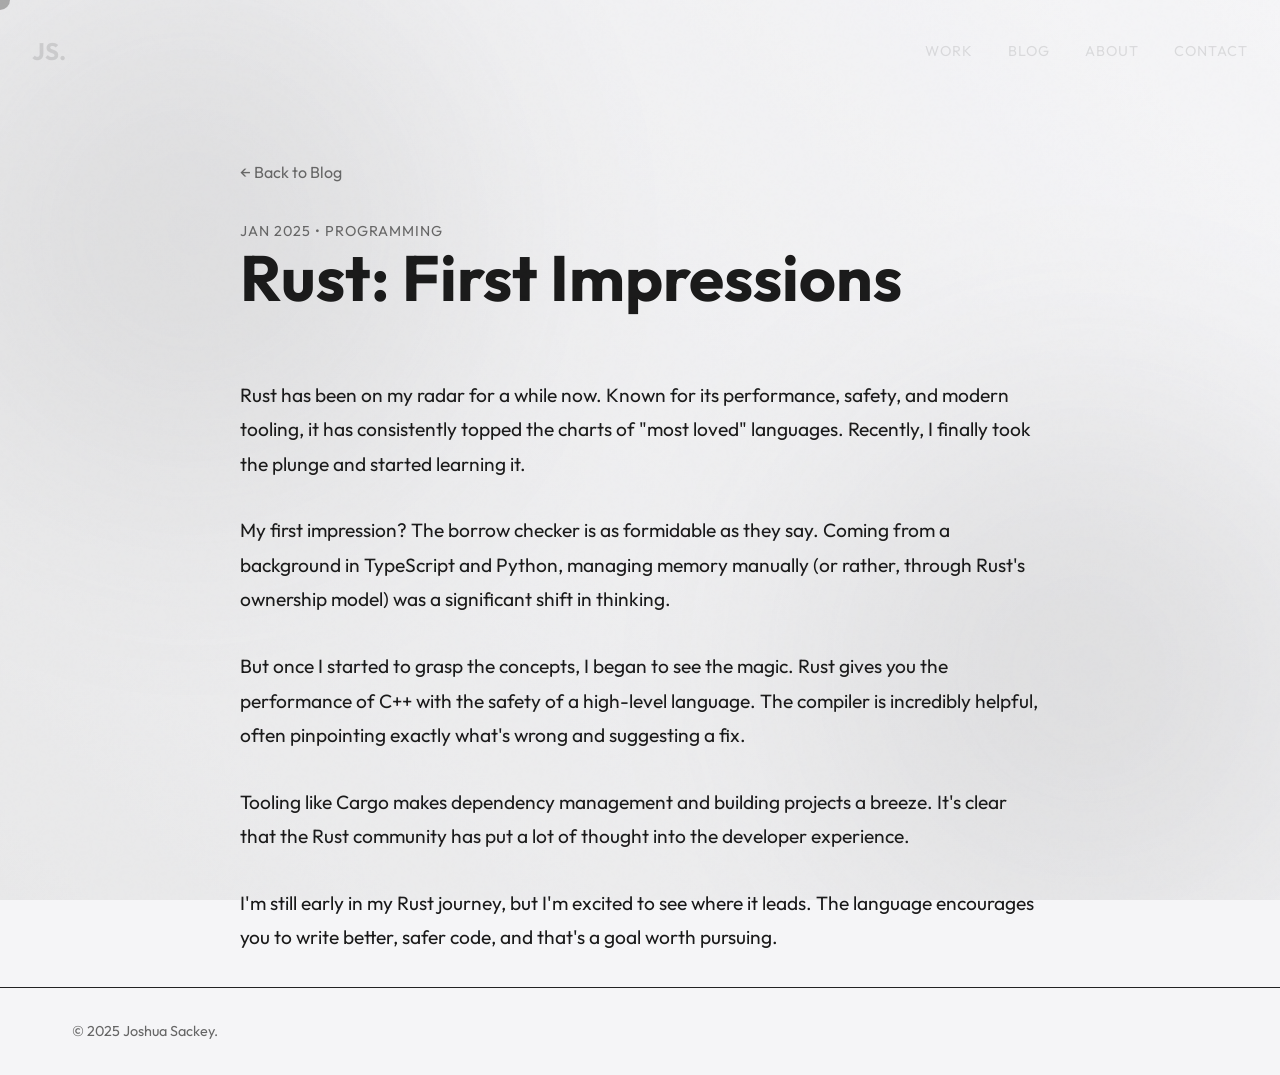
==== rust-first-impressions.html @ d946acb4 "changes to portfolio design" ====
<!DOCTYPE html>
<html lang="en">

<head>
    <meta charset="UTF-8">
    <meta name="viewport" content="width=device-width, initial-scale=1.0">
    <title>Rust: First Impressions | Joshua Sackey</title>
    <link rel="stylesheet" href="style.css">
    <link rel="preconnect" href="https://fonts.googleapis.com">
    <link rel="preconnect" href="https://fonts.gstatic.com" crossorigin>
    <link href="https://fonts.googleapis.com/css2?family=Outfit:wght@300;500;700&display=swap" rel="stylesheet">
    <style>
        .blog-post-content {
            padding-top: 10rem;
            max-width: 800px;
            margin: 0 auto;
        }

        .blog-post-header {
            margin-bottom: 4rem;
        }

        .blog-post-title {
            font-size: clamp(2.5rem, 6vw, 4rem);
            margin-bottom: 1rem;
        }

        .blog-post-meta {
            color: var(--secondary-text);
            text-transform: uppercase;
            letter-spacing: 1px;
            font-size: 0.9rem;
        }

        .blog-post-body {
            font-size: 1.2rem;
            line-height: 1.8;
            color: var(--text-color);
        }

        .blog-post-body p {
            margin-bottom: 2rem;
        }

        .back-link {
            display: inline-block;
            margin-bottom: 2rem;
            color: var(--secondary-text);
            transition: color 0.3s;
        }

        .back-link:hover {
            color: var(--text-color);
        }
    </style>
</head>

<body>
    <div class="mesh-gradient">
        <div class="mesh-ball ball-1"></div>
        <div class="mesh-ball ball-2"></div>
    </div>
    <div class="noise-overlay"></div>
    <div class="cursor-follower"></div>

    <nav class="navbar">
        <a href="index.html" class="logo">JS.</a>
        <div class="nav-links">
            <a href="index.html#work">Work</a>
            <a href="index.html#blog">Blog</a>
            <a href="index.html#about">About</a>
            <a href="index.html#contact">Contact</a>
        </div>
    </nav>

    <main class="container">
        <article class="blog-post-content">
            <a href="index.html#blog" class="back-link">← Back to Blog</a>
            <header class="blog-post-header">
                <span class="blog-post-meta">Jan 2025 • Programming</span>
                <h1 class="blog-post-title">Rust: First Impressions</h1>
            </header>
            <section class="blog-post-body">
                <p>Rust has been on my radar for a while now. Known for its performance, safety, and modern tooling, it
                    has consistently topped the charts of "most loved" languages. Recently, I finally took the plunge
                    and started learning it.</p>
                <p>My first impression? The borrow checker is as formidable as they say. Coming from a background in
                    TypeScript and Python, managing memory manually (or rather, through Rust's ownership model) was a
                    significant shift in thinking.</p>
                <p>But once I started to grasp the concepts, I began to see the magic. Rust gives you the performance of
                    C++ with the safety of a high-level language. The compiler is incredibly helpful, often pinpointing
                    exactly what's wrong and suggesting a fix.</p>
                <p>Tooling like Cargo makes dependency management and building projects a breeze. It's clear that the
                    Rust community has put a lot of thought into the developer experience.</p>
                <p>I'm still early in my Rust journey, but I'm excited to see where it leads. The language encourages
                    you to write better, safer code, and that's a goal worth pursuing.</p>
            </section>
        </article>
    </main>

    <footer>
        <div class="container">
            <p>&copy; 2025 Joshua Sackey.</p>
        </div>
    </footer>

    <script src="script.js"></script>
</body>

</html>
---- style.css ----
:root {
    /* Dark Theme (Default) */
    --bg-color: #050505;
    --text-color: #f0f0f0;
    --accent-color: #ffffff;
    --secondary-text: #888888;
    --card-bg: rgba(255, 255, 255, 0.05);
    --card-border: rgba(255, 255, 255, 0.1);
    --glass-blur: 15px;
    --font-main: 'Outfit', sans-serif;
    --spacing-unit: 1rem;
    --container-width: 1200px;
    --transition-speed: 0.4s;
    --gradient-1: #1a1a1a;
    --gradient-2: #0a0a0a;
}

[data-theme='light'] {
    --bg-color: #f5f5f7;
    --text-color: #1a1a1a;
    --accent-color: #000000;
    --secondary-text: #666666;
    --card-bg: rgba(0, 0, 0, 0.03);
    --card-border: rgba(0, 0, 0, 0.05);
    --gradient-1: #e0e0e0;
    --gradient-2: #f5f5f7;
}

* {
    margin: 0;
    padding: 0;
    box-sizing: border-box;
}

/* Lenis recommended CSS */
html.lenis,
html.lenis body {
    height: auto;
}

.lenis.lenis-smooth {
    scroll-behavior: auto !important;
}

.lenis.lenis-smooth [data-lenis-prevent] {
    overscroll-behavior: contain;
}

.lenis.lenis-stopped {
    overflow: hidden;
}

.lenis.lenis-scrolling iframe {
    pointer-events: none;
}

body {
    background-color: var(--bg-color);
    color: var(--text-color);
    font-family: var(--font-main);
    line-height: 1.6;
    overflow-x: hidden;
    cursor: none;
    transition: background-color var(--transition-speed), color var(--transition-speed);
}

/* Mesh Gradient Background */
.mesh-gradient {
    position: fixed;
    top: 0;
    left: 0;
    width: 100%;
    height: 100%;
    z-index: -1;
    overflow: hidden;
    background: linear-gradient(45deg, var(--gradient-1), var(--gradient-2));
    opacity: 0.6;
}

.mesh-ball {
    position: absolute;
    width: 50vw;
    height: 50vw;
    border-radius: 50%;
    filter: blur(100px);
    opacity: 0.2;
    animation: meshMove 20s infinite alternate ease-in-out;
}

.ball-1 {
    top: -10%;
    left: -10%;
    background: radial-gradient(circle, #444, transparent);
}

.ball-2 {
    bottom: -10%;
    right: -10%;
    background: radial-gradient(circle, #333, transparent);
    animation-delay: -5s;
}

@keyframes meshMove {
    0% {
        transform: translate(0, 0) scale(1);
    }

    100% {
        transform: translate(10%, 10%) scale(1.1);
    }
}

/* Noise Texture */
.noise-overlay {
    content: "";
    position: fixed;
    top: 0;
    left: 0;
    width: 100%;
    height: 100%;
    background-image: url("data:image/svg+xml,%3Csvg viewBox='0 0 200 200' xmlns='http://www.w3.org/2000/svg'%3E%3Cfilter id='noiseFilter'%3E%3CfeTurbulence type='fractalNoise' baseFrequency='0.65' numOctaves='3' stitchTiles='stitch'/%3E%3C/filter%3E%3Crect width='100%25' height='100%25' filter='url(%23noiseFilter)' opacity='0.05'/%3E%3C/svg%3E");
    pointer-events: none;
    z-index: 9998;
    opacity: 0.3;
}

/* Custom Cursor */
.cursor-follower {
    position: fixed;
    width: 20px;
    height: 20px;
    background-color: rgba(255, 255, 255, 0.3);
    border-radius: 50%;
    pointer-events: none;
    transform: translate(-50%, -50%);
    z-index: 9999;
    transition: width 0.2s, height 0.2s, background-color 0.2s;
    mix-blend-mode: difference;
}

body:hover .cursor-follower {
    opacity: 1;
}

a {
    text-decoration: none;
    color: inherit;
    cursor: none;
    /* Hide default cursor on links too */
}

ul {
    list-style: none;
}

.container {
    max-width: var(--container-width);
    margin: 0 auto;
    padding: 0 2rem;
}

/* Typography */
h1,
h2,
h3 {
    font-weight: 700;
    line-height: 1.1;
}

.section-title {
    font-size: 1rem;
    text-transform: uppercase;
    letter-spacing: 2px;
    color: var(--secondary-text);
    margin-bottom: 4rem;
    border-bottom: 1px solid #333;
    padding-bottom: 1rem;
    display: inline-block;
}

/* Navbar */
.navbar {
    position: fixed;
    top: 0;
    left: 0;
    width: 100%;
    padding: 2rem;
    display: flex;
    justify-content: space-between;
    align-items: center;
    z-index: 100;
    mix-blend-mode: difference;
}

.logo {
    font-weight: 700;
    font-size: 1.5rem;
}

.nav-links a {
    margin-left: 2rem;
    font-size: 0.9rem;
    text-transform: uppercase;
    letter-spacing: 1px;
    transition: color var(--transition-speed);
}

.nav-links a:hover {
    color: var(--secondary-text);
}

/* Hero Section */
.hero-section {
    height: 100vh;
    display: flex;
    align-items: center;
    padding-top: 4rem;
}

.hero-title {
    font-size: clamp(4rem, 10vw, 10rem);
    margin-bottom: 2rem;
    line-height: 0.9;
    letter-spacing: -0.02em;
}

.hero-subtitle {
    font-size: 1.2rem;
    color: var(--secondary-text);
    max-width: 400px;
}

/* Animations */
.reveal-text {
    display: inline-block;
    opacity: 0;
    transform: translateY(30px);
    animation: fadeInUp 0.8s forwards;
}

.reveal-text:nth-child(1) {
    animation-delay: 0.2s;
}

.reveal-text:nth-child(3) {
    animation-delay: 0.4s;
}

.reveal-text:nth-child(5) {
    animation-delay: 0.6s;
}

.reveal-text-delay {
    opacity: 0;
    transform: translateY(20px);
    animation: fadeInUp 0.8s forwards 0.8s;
}

@keyframes fadeInUp {
    to {
        opacity: 1;
        transform: translateY(0);
    }
}

/* Work Section */
.work-section {
    padding: 10rem 0;
}

.project-grid {
    display: grid;
    grid-template-columns: repeat(auto-fit, minmax(300px, 1fr));
    gap: 4rem;
}

.project-image {
    width: 100%;
    height: 100%;
    object-fit: contain;
    transition: transform 0.6s ease;
}

.project-card:hover .project-image {
    transform: scale(1.05);
}

.project-info h3 {
    font-size: 1.5rem;
    margin-bottom: 0.5rem;
}

.project-info p {
    color: var(--secondary-text);
}

/* About Section */
.about-section {
    padding: 10rem 0;
}

.about-content {
    font-size: clamp(1.5rem, 3vw, 2.5rem);
    max-width: 800px;
    line-height: 1.4;
}

/* Now Section */
.now-section {
    padding: 10rem 0;
}

.now-grid {
    display: grid;
    grid-template-columns: repeat(auto-fit, minmax(300px, 1fr));
    gap: 4rem;
}

.now-column h3 {
    font-size: 2rem;
    margin-bottom: 2rem;
    color: var(--text-color);
}

.now-list li {
    margin-bottom: 1.5rem;
    font-size: 1.2rem;
    color: var(--secondary-text);
    border-bottom: 1px solid #222;
    padding-bottom: 1rem;
    display: flex;
    flex-direction: column;
}

.now-list li:last-child {
    border-bottom: none;
}

.book-title {
    color: var(--text-color);
    font-weight: 500;
}

.book-author {
    font-size: 0.9rem;
    margin-top: 0.2rem;
}

/* Contact Section */
.contact-section {
    padding: 10rem 0;
    min-height: 80vh;
    display: flex;
    flex-direction: column;
    justify-content: center;
}

.contact-email {
    font-size: clamp(2rem, 5vw, 5rem);
    font-weight: 700;
    display: block;
    margin-bottom: 4rem;
    transition: color var(--transition-speed);
}

.contact-email:hover {
    color: var(--secondary-text);
}

.social-links {
    display: flex;
    gap: 2rem;
}

.social-links a {
    font-size: 1.2rem;
    border-bottom: 1px solid transparent;
    transition: border-color var(--transition-speed);
}

.social-links a:hover {
    border-color: var(--text-color);
}

/* Footer */
footer {
    padding: 2rem 0;
    border-top: 1px solid #222;
    color: var(--secondary-text);
    font-size: 0.9rem;
}

/* Glassmorphism Cards */
.project-card,
.blog-card {
    background: var(--card-bg);
    border: 1px solid var(--card-border);
    backdrop-filter: blur(var(--glass-blur));
    -webkit-backdrop-filter: blur(var(--glass-blur));
    border-radius: 12px;
    padding: 1.5rem;
    transition: transform 0.5s cubic-bezier(0.16, 1, 0.3, 1), background 0.3s ease;
}

.project-card:hover,
.blog-card:hover {
    background: rgba(255, 255, 255, 0.08);
    transform: translateY(-10px);
}

[data-theme='light'] .project-card:hover,
[data-theme='light'] .blog-card:hover {
    background: rgba(0, 0, 0, 0.05);
}

.project-image-container {
    border-radius: 8px;
    background: rgba(0, 0, 0, 0.1);
}

/* Theme Toggle Button */
.theme-toggle-btn {
    background: none;
    border: none;
    font-size: 1.5rem;
    cursor: none;
    padding: 0.5rem;
    display: flex;
    align-items: center;
    justify-content: center;
    margin-left: 2rem;
    transition: transform 0.3s ease;
}

[data-theme='dark'] .sun-icon {
    display: block;
}

[data-theme='dark'] .moon-icon {
    display: none;
}

[data-theme='light'] .sun-icon {
    display: none;
}

[data-theme='light'] .moon-icon {
    display: block;
}

/* Blog Section */
.blog-section {
    padding: 10rem 0;
}

.blog-grid {
    display: grid;
    grid-template-columns: repeat(auto-fit, minmax(350px, 1fr));
    gap: 2rem;
}

.blog-card {
    display: flex;
    flex-direction: column;
    gap: 1rem;
}

.blog-date {
    font-size: 0.8rem;
    color: var(--secondary-text);
    text-transform: uppercase;
    letter-spacing: 1px;
}

.blog-card h3 {
    font-size: 1.8rem;
    line-height: 1.2;
}

.read-more {
    margin-top: auto;
    font-weight: 500;
    transition: opacity 0.3s;
}

.read-more:hover {
    opacity: 0.7;
}

/* Scroll Animations */
.scroll-reveal-hidden {
    opacity: 0;
    transform: translateY(30px);
    transition: opacity 1s ease, transform 1s cubic-bezier(0.16, 1, 0.3, 1);
}

.revealed {
    opacity: 1;
    transform: translateY(0);
}

/* Project Info links tweak */
.project-info a {
    display: block;
}

/* Sections overlap fix */
section {
    position: relative;
    z-index: 1;
}

/* Responsive */
@media (max-width: 768px) {
    .navbar {
        padding: 1rem;
    }

    .nav-links {
        display: none;
    }

    .theme-toggle-btn {
        margin-left: auto;
    }

    .hero-title {
        font-size: 4rem;
    }

    .container {
        padding: 0 1.5rem;
    }

    .blog-grid {
        grid-template-columns: 1fr;
    }
}
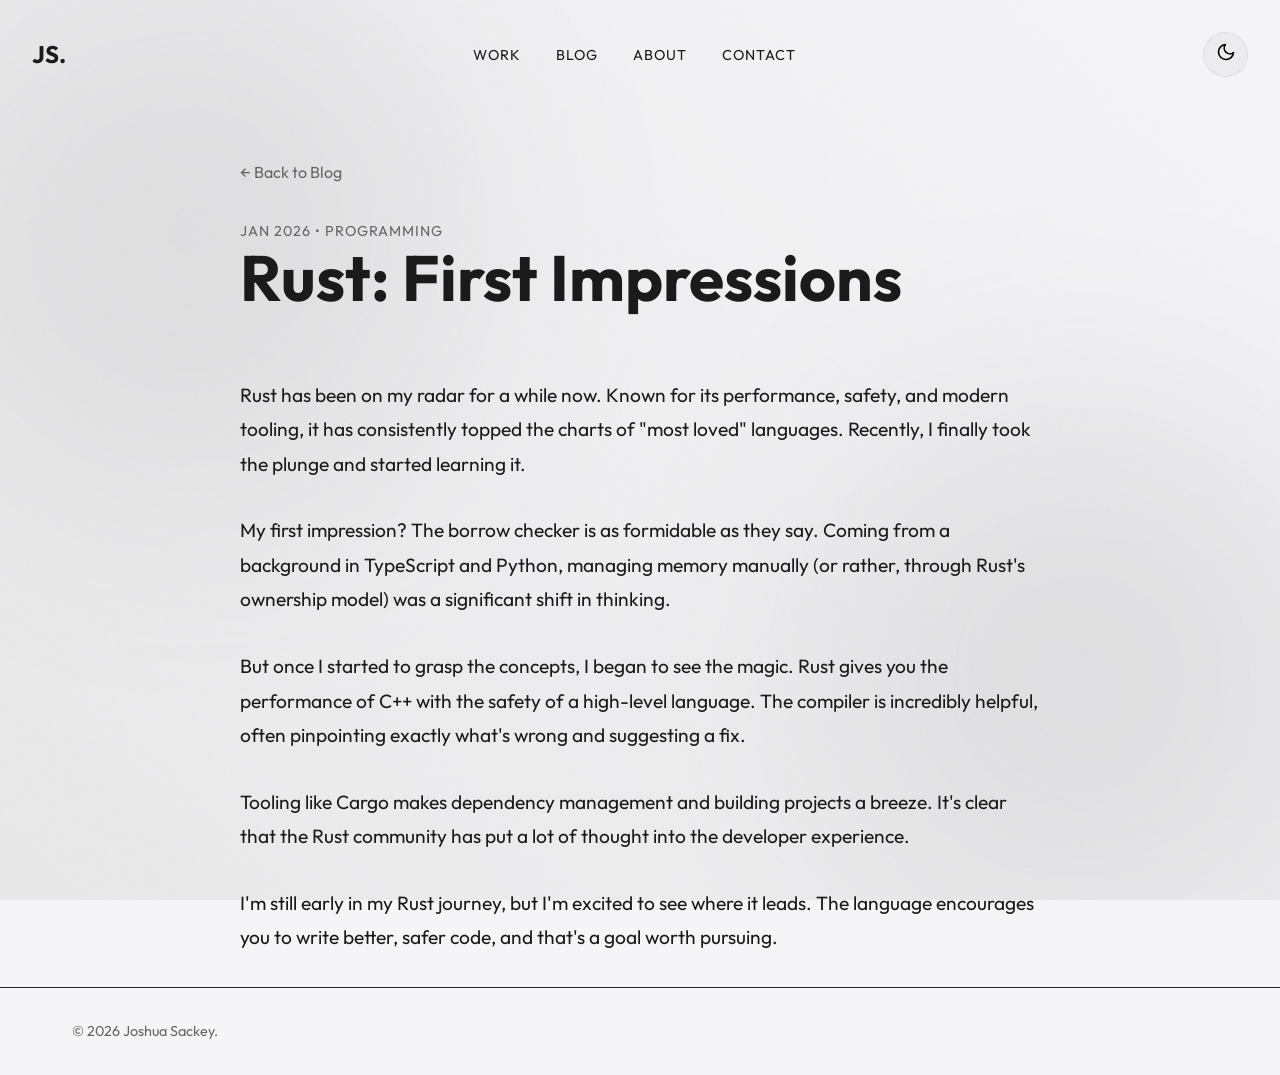
==== commit 3dcc6c43: "fixed theme toggle and removed custom cursor" ====
--- a/rust-first-impressions.html
+++ b/rust-first-impressions.html
@@ -61,7 +61,6 @@
         <div class="mesh-ball ball-2"></div>
     </div>
     <div class="noise-overlay"></div>
-    <div class="cursor-follower"></div>
 
     <nav class="navbar">
         <a href="index.html" class="logo">JS.</a>
@@ -71,13 +70,17 @@
             <a href="index.html#about">About</a>
             <a href="index.html#contact">Contact</a>
         </div>
+        <button id="theme-toggle" class="theme-toggle-btn" aria-label="Toggle Theme">
+            <span class="sun-icon"><img src="images/sun.svg" alt="Sun Icon"></span>
+            <span class="moon-icon"><img src="images/moon.svg" alt="Moon Icon"></span>
+        </button>
     </nav>
 
     <main class="container">
         <article class="blog-post-content">
             <a href="index.html#blog" class="back-link">← Back to Blog</a>
             <header class="blog-post-header">
-                <span class="blog-post-meta">Jan 2025 • Programming</span>
+                <span class="blog-post-meta">Jan 2026 • Programming</span>
                 <h1 class="blog-post-title">Rust: First Impressions</h1>
             </header>
             <section class="blog-post-body">
@@ -100,7 +103,7 @@
 
     <footer>
         <div class="container">
-            <p>&copy; 2025 Joshua Sackey.</p>
+            <p>&copy; 2026 Joshua Sackey.</p>
         </div>
     </footer>
 
--- a/style.css
+++ b/style.css
@@ -60,7 +60,6 @@
     font-family: var(--font-main);
     line-height: 1.6;
     overflow-x: hidden;
-    cursor: none;
     transition: background-color var(--transition-speed), color var(--transition-speed);
 }
 
@@ -124,29 +123,12 @@
     opacity: 0.3;
 }
 
-/* Custom Cursor */
-.cursor-follower {
-    position: fixed;
-    width: 20px;
-    height: 20px;
-    background-color: rgba(255, 255, 255, 0.3);
-    border-radius: 50%;
-    pointer-events: none;
-    transform: translate(-50%, -50%);
-    z-index: 9999;
-    transition: width 0.2s, height 0.2s, background-color 0.2s;
-    mix-blend-mode: difference;
-}
-
-body:hover .cursor-follower {
-    opacity: 1;
-}
+/* Custom Cursor Removal */
+/* .cursor-follower styles removed */
 
 a {
     text-decoration: none;
     color: inherit;
-    cursor: none;
-    /* Hide default cursor on links too */
 }
 
 ul {
@@ -189,7 +171,8 @@
     justify-content: space-between;
     align-items: center;
     z-index: 100;
-    mix-blend-mode: difference;
+    background: transparent;
+    transition: background 0.3s ease;
 }
 
 .logo {
@@ -420,16 +403,41 @@
 
 /* Theme Toggle Button */
 .theme-toggle-btn {
-    background: none;
-    border: none;
-    font-size: 1.5rem;
-    cursor: none;
-    padding: 0.5rem;
+    background: var(--card-bg);
+    border: 1px solid var(--card-border);
+    backdrop-filter: blur(var(--glass-blur));
+    -webkit-backdrop-filter: blur(var(--glass-blur));
+    border-radius: 50%;
+    width: 45px;
+    height: 45px;
+    font-size: 1.2rem;
+    cursor: pointer;
     display: flex;
     align-items: center;
     justify-content: center;
     margin-left: 2rem;
-    transition: transform 0.3s ease;
+    transition: transform 0.3s ease, background 0.3s ease;
+    color: var(--text-color);
+}
+
+.theme-toggle-btn:hover {
+    background: var(--card-border);
+    transform: scale(1.1);
+}
+
+.theme-toggle-btn img {
+    width: 20px;
+    height: 20px;
+    filter: invert(var(--icon-invert, 0));
+}
+
+[data-theme='light'] {
+    --icon-invert: 0;
+}
+
+[data-theme='dark'] {
+    --icon-invert: 0;
+    /* SVGs already have currentColor or suitable default */
 }
 
 [data-theme='dark'] .sun-icon {
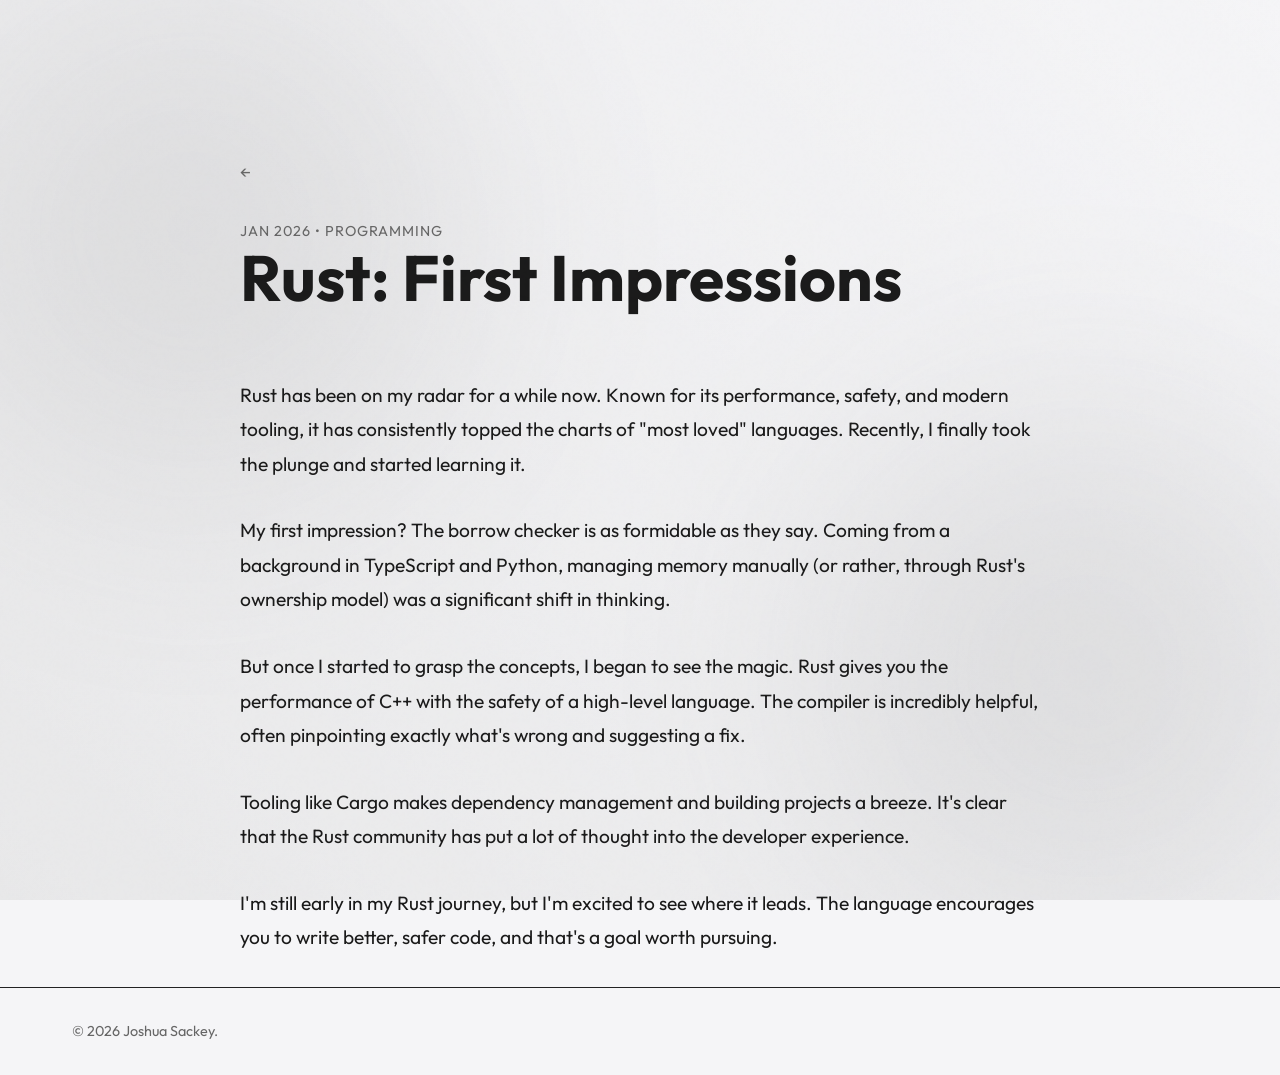
==== commit 13bc0578: "minor fixes to font" ====
--- a/rust-first-impressions.html
+++ b/rust-first-impressions.html
@@ -62,23 +62,10 @@
     </div>
     <div class="noise-overlay"></div>
 
-    <nav class="navbar">
-        <a href="index.html" class="logo">JS.</a>
-        <div class="nav-links">
-            <a href="index.html#work">Work</a>
-            <a href="index.html#blog">Blog</a>
-            <a href="index.html#about">About</a>
-            <a href="index.html#contact">Contact</a>
-        </div>
-        <button id="theme-toggle" class="theme-toggle-btn" aria-label="Toggle Theme">
-            <span class="sun-icon"><img src="images/sun.svg" alt="Sun Icon"></span>
-            <span class="moon-icon"><img src="images/moon.svg" alt="Moon Icon"></span>
-        </button>
-    </nav>
 
     <main class="container">
         <article class="blog-post-content">
-            <a href="index.html#blog" class="back-link">← Back to Blog</a>
+            <a href="index.html#blog" class="back-link">←</a>
             <header class="blog-post-header">
                 <span class="blog-post-meta">Jan 2026 • Programming</span>
                 <h1 class="blog-post-title">Rust: First Impressions</h1>
--- a/style.css
+++ b/style.css
@@ -176,8 +176,26 @@
 }
 
 .logo {
+    font-family: 'Space Mono', monospace;
     font-weight: 700;
-    font-size: 1.5rem;
+    font-size: 1.1rem;
+    text-transform: lowercase;
+    letter-spacing: -0.02em;
+    color: var(--accent-color);
+    position: relative;
+    padding: 0.5rem 1rem;
+    background: var(--card-bg);
+    border: 1px solid var(--card-border);
+    border-radius: 8px;
+    backdrop-filter: blur(var(--glass-blur));
+    transition: all 0.3s cubic-bezier(0.16, 1, 0.3, 1);
+}
+
+.logo:hover {
+    background: var(--card-border);
+    box-shadow: 0 0 20px rgba(255, 255, 255, 0.05);
+    transform: translateY(-2px);
+    letter-spacing: 0.05em;
 }
 
 .nav-links a {
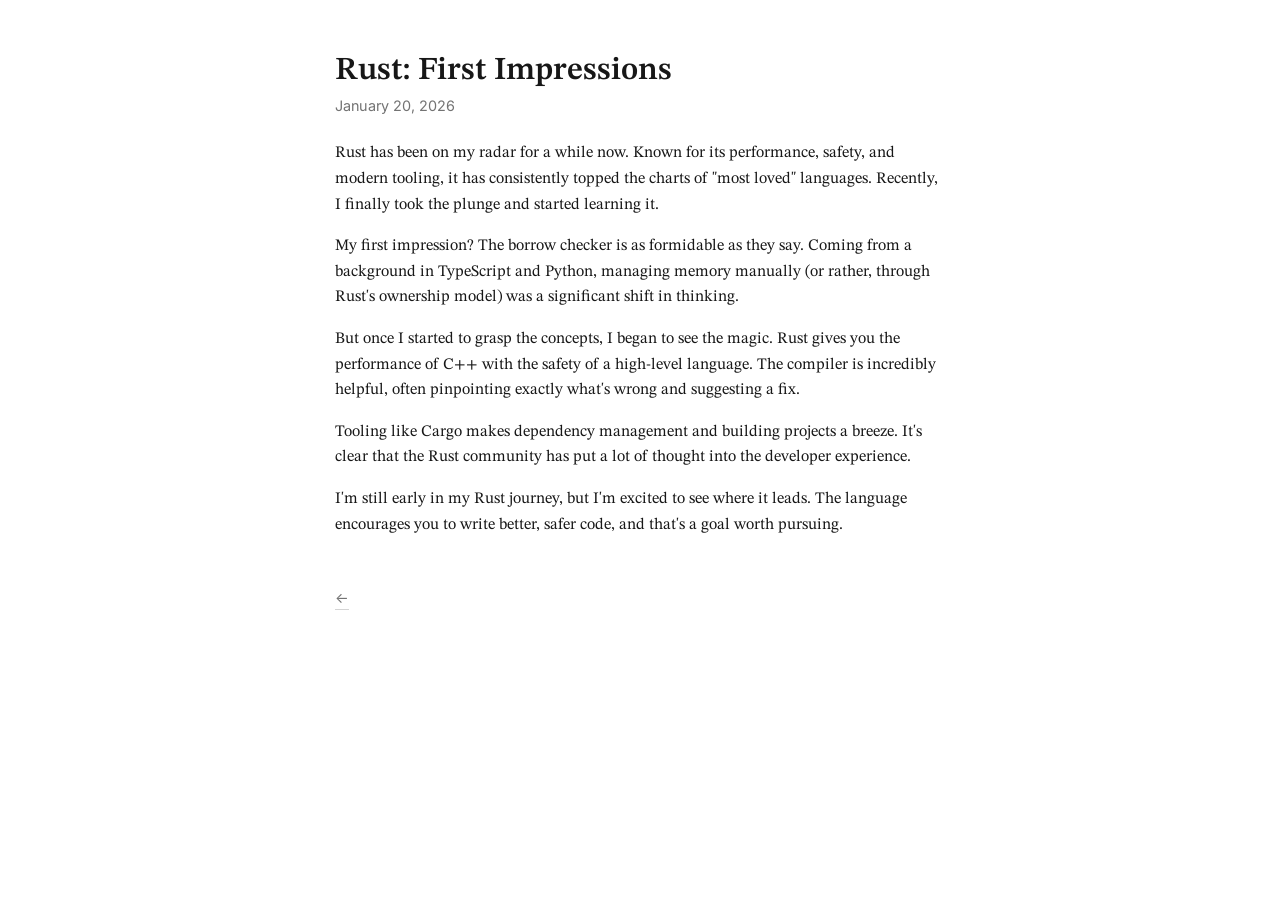
==== commit 16771a79: "entire page rebuild" ====
--- a/rust-first-impressions.html
+++ b/rust-first-impressions.html
@@ -8,69 +8,17 @@
     <link rel="stylesheet" href="style.css">
     <link rel="preconnect" href="https://fonts.googleapis.com">
     <link rel="preconnect" href="https://fonts.gstatic.com" crossorigin>
-    <link href="https://fonts.googleapis.com/css2?family=Outfit:wght@300;500;700&display=swap" rel="stylesheet">
-    <style>
-        .blog-post-content {
-            padding-top: 10rem;
-            max-width: 800px;
-            margin: 0 auto;
-        }
-
-        .blog-post-header {
-            margin-bottom: 4rem;
-        }
-
-        .blog-post-title {
-            font-size: clamp(2.5rem, 6vw, 4rem);
-            margin-bottom: 1rem;
-        }
-
-        .blog-post-meta {
-            color: var(--secondary-text);
-            text-transform: uppercase;
-            letter-spacing: 1px;
-            font-size: 0.9rem;
-        }
-
-        .blog-post-body {
-            font-size: 1.2rem;
-            line-height: 1.8;
-            color: var(--text-color);
-        }
-
-        .blog-post-body p {
-            margin-bottom: 2rem;
-        }
-
-        .back-link {
-            display: inline-block;
-            margin-bottom: 2rem;
-            color: var(--secondary-text);
-            transition: color 0.3s;
-        }
-
-        .back-link:hover {
-            color: var(--text-color);
-        }
-    </style>
 </head>
 
-<body>
-    <div class="mesh-gradient">
-        <div class="mesh-ball ball-1"></div>
-        <div class="mesh-ball ball-2"></div>
-    </div>
-    <div class="noise-overlay"></div>
+<body class="container">
 
-
-    <main class="container">
-        <article class="blog-post-content">
-            <a href="index.html#blog" class="back-link">←</a>
-            <header class="blog-post-header">
-                <span class="blog-post-meta">Jan 2026 • Programming</span>
-                <h1 class="blog-post-title">Rust: First Impressions</h1>
+    <main class="blog-content">
+        <article>
+            <header>
+                <h1>Rust: First Impressions</h1>
+                <p class="blog-date">January 20, 2026</p>
             </header>
-            <section class="blog-post-body">
+            <section>
                 <p>Rust has been on my radar for a while now. Known for its performance, safety, and modern tooling, it
                     has consistently topped the charts of "most loved" languages. Recently, I finally took the plunge
                     and started learning it.</p>
@@ -86,13 +34,9 @@
                     you to write better, safer code, and that's a goal worth pursuing.</p>
             </section>
         </article>
+        <a href="index.html#blog" class="underline-link"
+            style="font-family: var(--font-sans); font-size: 0.9rem; color: var(--text-secondary); margin-top: 2rem; display: inline-block;">←</a>
     </main>
-
-    <footer>
-        <div class="container">
-            <p>&copy; 2026 Joshua Sackey.</p>
-        </div>
-    </footer>
 
     <script src="script.js"></script>
 </body>
--- a/style.css
+++ b/style.css
@@ -1,29 +1,24 @@
+@import url('https://fonts.googleapis.com/css2?family=STIX+Two+Text:ital,wght@0,400..700;1,400..700&family=Inter:wght@400;500;600&display=swap');
+
 :root {
-    /* Dark Theme (Default) */
-    --bg-color: #050505;
-    --text-color: #f0f0f0;
-    --accent-color: #ffffff;
-    --secondary-text: #888888;
-    --card-bg: rgba(255, 255, 255, 0.05);
-    --card-border: rgba(255, 255, 255, 0.1);
-    --glass-blur: 15px;
-    --font-main: 'Outfit', sans-serif;
-    --spacing-unit: 1rem;
-    --container-width: 1200px;
-    --transition-speed: 0.4s;
-    --gradient-1: #1a1a1a;
-    --gradient-2: #0a0a0a;
+    --bg-color: #ffffff;
+    --text-primary: #171717;
+    --text-secondary: #737373;
+    --accent-underline: #d4d4d4;
+    --accent-hover: #a3a3a3;
+    --font-serif: "STIX Two Text", serif;
+    --font-sans: "Inter", sans-serif;
+    --max-width: 650px;
 }
 
-[data-theme='light'] {
-    --bg-color: #f5f5f7;
-    --text-color: #1a1a1a;
-    --accent-color: #000000;
-    --secondary-text: #666666;
-    --card-bg: rgba(0, 0, 0, 0.03);
-    --card-border: rgba(0, 0, 0, 0.05);
-    --gradient-1: #e0e0e0;
-    --gradient-2: #f5f5f7;
+@media (prefers-color-scheme: dark) {
+    :root {
+        --bg-color: #111111;
+        --text-primary: #ededed;
+        --text-secondary: #a1a1a1;
+        --accent-underline: #262626;
+        --accent-hover: #404040;
+    }
 }
 
 * {
@@ -32,533 +27,161 @@
     box-sizing: border-box;
 }
 
-/* Lenis recommended CSS */
-html.lenis,
-html.lenis body {
-    height: auto;
-}
-
-.lenis.lenis-smooth {
-    scroll-behavior: auto !important;
-}
-
-.lenis.lenis-smooth [data-lenis-prevent] {
-    overscroll-behavior: contain;
-}
-
-.lenis.lenis-stopped {
-    overflow: hidden;
-}
-
-.lenis.lenis-scrolling iframe {
-    pointer-events: none;
-}
-
 body {
     background-color: var(--bg-color);
-    color: var(--text-color);
-    font-family: var(--font-main);
+    color: var(--text-primary);
+    font-family: var(--font-serif);
     line-height: 1.6;
-    overflow-x: hidden;
-    transition: background-color var(--transition-speed), color var(--transition-speed);
-}
-
-/* Mesh Gradient Background */
-.mesh-gradient {
-    position: fixed;
-    top: 0;
-    left: 0;
-    width: 100%;
-    height: 100%;
-    z-index: -1;
-    overflow: hidden;
-    background: linear-gradient(45deg, var(--gradient-1), var(--gradient-2));
-    opacity: 0.6;
-}
-
-.mesh-ball {
-    position: absolute;
-    width: 50vw;
-    height: 50vw;
-    border-radius: 50%;
-    filter: blur(100px);
-    opacity: 0.2;
-    animation: meshMove 20s infinite alternate ease-in-out;
-}
-
-.ball-1 {
-    top: -10%;
-    left: -10%;
-    background: radial-gradient(circle, #444, transparent);
-}
-
-.ball-2 {
-    bottom: -10%;
-    right: -10%;
-    background: radial-gradient(circle, #333, transparent);
-    animation-delay: -5s;
-}
-
-@keyframes meshMove {
-    0% {
-        transform: translate(0, 0) scale(1);
-    }
-
-    100% {
-        transform: translate(10%, 10%) scale(1.1);
-    }
-}
-
-/* Noise Texture */
-.noise-overlay {
-    content: "";
-    position: fixed;
-    top: 0;
-    left: 0;
-    width: 100%;
-    height: 100%;
-    background-image: url("data:image/svg+xml,%3Csvg viewBox='0 0 200 200' xmlns='http://www.w3.org/2000/svg'%3E%3Cfilter id='noiseFilter'%3E%3CfeTurbulence type='fractalNoise' baseFrequency='0.65' numOctaves='3' stitchTiles='stitch'/%3E%3C/filter%3E%3Crect width='100%25' height='100%25' filter='url(%23noiseFilter)' opacity='0.05'/%3E%3C/svg%3E");
-    pointer-events: none;
-    z-index: 9998;
-    opacity: 0.3;
-}
-
-/* Custom Cursor Removal */
-/* .cursor-follower styles removed */
-
-a {
-    text-decoration: none;
-    color: inherit;
-}
-
-ul {
-    list-style: none;
+    -webkit-font-smoothing: antialiased;
+    transition: background-color 0.3s ease, color 0.3s ease;
+    padding: 20px 20px 40px;
 }
 
 .container {
-    max-width: var(--container-width);
+    max-width: var(--max-width);
     margin: 0 auto;
-    padding: 0 2rem;
 }
 
 /* Typography */
 h1,
 h2,
-h3 {
-    font-weight: 700;
-    line-height: 1.1;
+h3,
+h4 {
+    font-weight: 600;
+    line-height: 1.2;
+    margin-bottom: 0.75rem;
 }
 
-.section-title {
-    font-size: 1rem;
-    text-transform: uppercase;
-    letter-spacing: 2px;
-    color: var(--secondary-text);
-    margin-bottom: 4rem;
-    border-bottom: 1px solid #333;
-    padding-bottom: 1rem;
-    display: inline-block;
+h1 {
+    font-size: 1.5rem;
+    margin-bottom: 1.5rem;
 }
 
-/* Navbar */
-.navbar {
-    position: fixed;
-    top: 0;
-    left: 0;
-    width: 100%;
-    padding: 2rem;
-    display: flex;
-    justify-content: space-between;
-    align-items: center;
-    z-index: 100;
-    background: transparent;
-    transition: background 0.3s ease;
+h2 {
+    font-size: 1.25rem;
+    margin-top: 2rem;
+    margin-bottom: 0.75rem;
 }
 
-.logo {
-    font-family: 'Space Mono', monospace;
-    font-weight: 700;
+h3 {
     font-size: 1.1rem;
-    text-transform: lowercase;
-    letter-spacing: -0.02em;
-    color: var(--accent-color);
-    position: relative;
-    padding: 0.5rem 1rem;
-    background: var(--card-bg);
-    border: 1px solid var(--card-border);
-    border-radius: 8px;
-    backdrop-filter: blur(var(--glass-blur));
-    transition: all 0.3s cubic-bezier(0.16, 1, 0.3, 1);
 }
 
-.logo:hover {
-    background: var(--card-border);
-    box-shadow: 0 0 20px rgba(255, 255, 255, 0.05);
-    transform: translateY(-2px);
-    letter-spacing: 0.05em;
+p {
+    margin-bottom: 1rem;
+    font-size: 1rem;
 }
 
-.nav-links a {
-    margin-left: 2rem;
-    font-size: 0.9rem;
-    text-transform: uppercase;
-    letter-spacing: 1px;
-    transition: color var(--transition-speed);
+a {
+    color: inherit;
+    text-decoration: none;
+    transition: color 0.2s ease;
 }
 
-.nav-links a:hover {
-    color: var(--secondary-text);
+.underline-link {
+    border-bottom: 1px solid var(--accent-underline);
+    transition: border-color 0.2s ease;
+}
+
+.underline-link:hover {
+    border-color: var(--accent-hover);
 }
 
 /* Hero Section */
-.hero-section {
-    height: 100vh;
-    display: flex;
-    align-items: center;
-    padding-top: 4rem;
+.hero-name {
+    font-family: var(--font-sans);
+    font-weight: 600;
+    letter-spacing: -0.02em;
 }
 
 .hero-title {
-    font-size: clamp(4rem, 10vw, 10rem);
-    margin-bottom: 2rem;
-    line-height: 0.9;
-    letter-spacing: -0.02em;
+    margin-top: 1rem;
 }
 
-.hero-subtitle {
-    font-size: 1.2rem;
-    color: var(--secondary-text);
-    max-width: 400px;
-}
-
-/* Animations */
-.reveal-text {
-    display: inline-block;
-    opacity: 0;
-    transform: translateY(30px);
-    animation: fadeInUp 0.8s forwards;
-}
-
-.reveal-text:nth-child(1) {
-    animation-delay: 0.2s;
-}
-
-.reveal-text:nth-child(3) {
-    animation-delay: 0.4s;
-}
-
-.reveal-text:nth-child(5) {
-    animation-delay: 0.6s;
-}
-
-.reveal-text-delay {
-    opacity: 0;
-    transform: translateY(20px);
-    animation: fadeInUp 0.8s forwards 0.8s;
-}
-
-@keyframes fadeInUp {
-    to {
-        opacity: 1;
-        transform: translateY(0);
-    }
-}
-
-/* Work Section */
-.work-section {
-    padding: 10rem 0;
-}
-
-.project-grid {
-    display: grid;
-    grid-template-columns: repeat(auto-fit, minmax(300px, 1fr));
-    gap: 4rem;
-}
-
-.project-image {
-    width: 100%;
-    height: 100%;
-    object-fit: contain;
-    transition: transform 0.6s ease;
-}
-
-.project-card:hover .project-image {
-    transform: scale(1.05);
-}
-
-.project-info h3 {
-    font-size: 1.5rem;
-    margin-bottom: 0.5rem;
-}
-
-.project-info p {
-    color: var(--secondary-text);
-}
-
-/* About Section */
-.about-section {
-    padding: 10rem 0;
-}
-
-.about-content {
-    font-size: clamp(1.5rem, 3vw, 2.5rem);
-    max-width: 800px;
-    line-height: 1.4;
-}
-
-/* Now Section */
-.now-section {
-    padding: 10rem 0;
-}
-
-.now-grid {
-    display: grid;
-    grid-template-columns: repeat(auto-fit, minmax(300px, 1fr));
-    gap: 4rem;
-}
-
-.now-column h3 {
-    font-size: 2rem;
-    margin-bottom: 2rem;
-    color: var(--text-color);
-}
-
-.now-list li {
-    margin-bottom: 1.5rem;
-    font-size: 1.2rem;
-    color: var(--secondary-text);
-    border-bottom: 1px solid #222;
-    padding-bottom: 1rem;
-    display: flex;
-    flex-direction: column;
-}
-
-.now-list li:last-child {
-    border-bottom: none;
-}
-
-.book-title {
-    color: var(--text-color);
-    font-weight: 500;
-}
-
-.book-author {
-    font-size: 0.9rem;
-    margin-top: 0.2rem;
-}
-
-/* Contact Section */
-.contact-section {
-    padding: 10rem 0;
-    min-height: 80vh;
-    display: flex;
-    flex-direction: column;
-    justify-content: center;
-}
-
-.contact-email {
-    font-size: clamp(2rem, 5vw, 5rem);
-    font-weight: 700;
-    display: block;
-    margin-bottom: 4rem;
-    transition: color var(--transition-speed);
-}
-
-.contact-email:hover {
-    color: var(--secondary-text);
-}
-
-.social-links {
-    display: flex;
-    gap: 2rem;
-}
-
-.social-links a {
-    font-size: 1.2rem;
-    border-bottom: 1px solid transparent;
-    transition: border-color var(--transition-speed);
-}
-
-.social-links a:hover {
-    border-color: var(--text-color);
-}
-
-/* Footer */
-footer {
-    padding: 2rem 0;
-    border-top: 1px solid #222;
-    color: var(--secondary-text);
-    font-size: 0.9rem;
-}
-
-/* Glassmorphism Cards */
-.project-card,
-.blog-card {
-    background: var(--card-bg);
-    border: 1px solid var(--card-border);
-    backdrop-filter: blur(var(--glass-blur));
-    -webkit-backdrop-filter: blur(var(--glass-blur));
-    border-radius: 12px;
-    padding: 1.5rem;
-    transition: transform 0.5s cubic-bezier(0.16, 1, 0.3, 1), background 0.3s ease;
-}
-
-.project-card:hover,
-.blog-card:hover {
-    background: rgba(255, 255, 255, 0.08);
-    transform: translateY(-10px);
-}
-
-[data-theme='light'] .project-card:hover,
-[data-theme='light'] .blog-card:hover {
-    background: rgba(0, 0, 0, 0.05);
-}
-
-.project-image-container {
-    border-radius: 8px;
-    background: rgba(0, 0, 0, 0.1);
-}
-
-/* Theme Toggle Button */
-.theme-toggle-btn {
-    background: var(--card-bg);
-    border: 1px solid var(--card-border);
-    backdrop-filter: blur(var(--glass-blur));
-    -webkit-backdrop-filter: blur(var(--glass-blur));
-    border-radius: 50%;
-    width: 45px;
-    height: 45px;
-    font-size: 1.2rem;
-    cursor: pointer;
-    display: flex;
-    align-items: center;
-    justify-content: center;
-    margin-left: 2rem;
-    transition: transform 0.3s ease, background 0.3s ease;
-    color: var(--text-color);
-}
-
-.theme-toggle-btn:hover {
-    background: var(--card-border);
-    transform: scale(1.1);
-}
-
-.theme-toggle-btn img {
-    width: 20px;
-    height: 20px;
-    filter: invert(var(--icon-invert, 0));
-}
-
-[data-theme='light'] {
-    --icon-invert: 0;
-}
-
-[data-theme='dark'] {
-    --icon-invert: 0;
-    /* SVGs already have currentColor or suitable default */
-}
-
-[data-theme='dark'] .sun-icon {
-    display: block;
-}
-
-[data-theme='dark'] .moon-icon {
-    display: none;
-}
-
-[data-theme='light'] .sun-icon {
-    display: none;
-}
-
-[data-theme='light'] .moon-icon {
-    display: block;
-}
-
-/* Blog Section */
-.blog-section {
-    padding: 10rem 0;
-}
-
-.blog-grid {
-    display: grid;
-    grid-template-columns: repeat(auto-fit, minmax(350px, 1fr));
-    gap: 2rem;
-}
-
-.blog-card {
+/* Content Lists (Work/Blog) */
+.content-list {
     display: flex;
     flex-direction: column;
     gap: 1rem;
 }
 
-.blog-date {
-    font-size: 0.8rem;
-    color: var(--secondary-text);
-    text-transform: uppercase;
-    letter-spacing: 1px;
+.list-item {
+    display: flex;
+    flex-direction: column;
 }
 
-.blog-card h3 {
-    font-size: 1.8rem;
-    line-height: 1.2;
+.list-item-header {
+    display: flex;
+    justify-content: space-between;
+    align-items: baseline;
 }
 
-.read-more {
-    margin-top: auto;
+.list-item .title {
+    font-family: var(--font-sans);
     font-weight: 500;
-    transition: opacity 0.3s;
 }
 
-.read-more:hover {
-    opacity: 0.7;
+.list-item .meta {
+    font-family: var(--font-sans);
+    font-size: 0.85rem;
+    color: var(--text-secondary);
 }
 
-/* Scroll Animations */
-.scroll-reveal-hidden {
-    opacity: 0;
-    transform: translateY(30px);
-    transition: opacity 1s ease, transform 1s cubic-bezier(0.16, 1, 0.3, 1);
+.list-item .description {
+    font-size: 0.95rem;
+    color: var(--text-secondary);
+    margin-top: 0.15rem;
+    margin-bottom: 0;
 }
 
-.revealed {
-    opacity: 1;
-    transform: translateY(0);
+/* About / Now Sections */
+.text-block {
+    color: var(--text-primary);
 }
 
-/* Project Info links tweak */
-.project-info a {
-    display: block;
+.now-section ul {
+    list-style: none;
+    padding-left: 0;
 }
 
-/* Sections overlap fix */
-section {
-    position: relative;
-    z-index: 1;
+.now-section li {
+    margin-bottom: 0.75rem;
+}
+
+/* Contact / Socials */
+.social-links {
+    display: flex;
+    gap: 1.5rem;
+    margin-top: 2rem;
+    font-family: var(--font-sans);
+    font-size: 0.9rem;
+    color: var(--text-secondary);
+}
+
+.social-links a:hover {
+    color: var(--text-primary);
+}
+
+/* Blog Internal Page Styles */
+.blog-content {
+    margin-top: 2rem;
+}
+
+.blog-content h1 {
+    font-size: 2rem;
+    margin-bottom: 0.25rem;
+}
+
+.blog-date {
+    font-family: var(--font-sans);
+    font-size: 0.9rem;
+    color: var(--text-secondary);
+    margin-bottom: 1.5rem;
 }
 
 /* Responsive */
-@media (max-width: 768px) {
-    .navbar {
-        padding: 1rem;
-    }
-
-    .nav-links {
-        display: none;
-    }
-
-    .theme-toggle-btn {
-        margin-left: auto;
-    }
-
-    .hero-title {
-        font-size: 4rem;
-    }
-
-    .container {
-        padding: 0 1.5rem;
-    }
-
-    .blog-grid {
-        grid-template-columns: 1fr;
+@media (max-width: 600px) {
+    body {
+        padding: 15px 15px 30px;
     }
 }
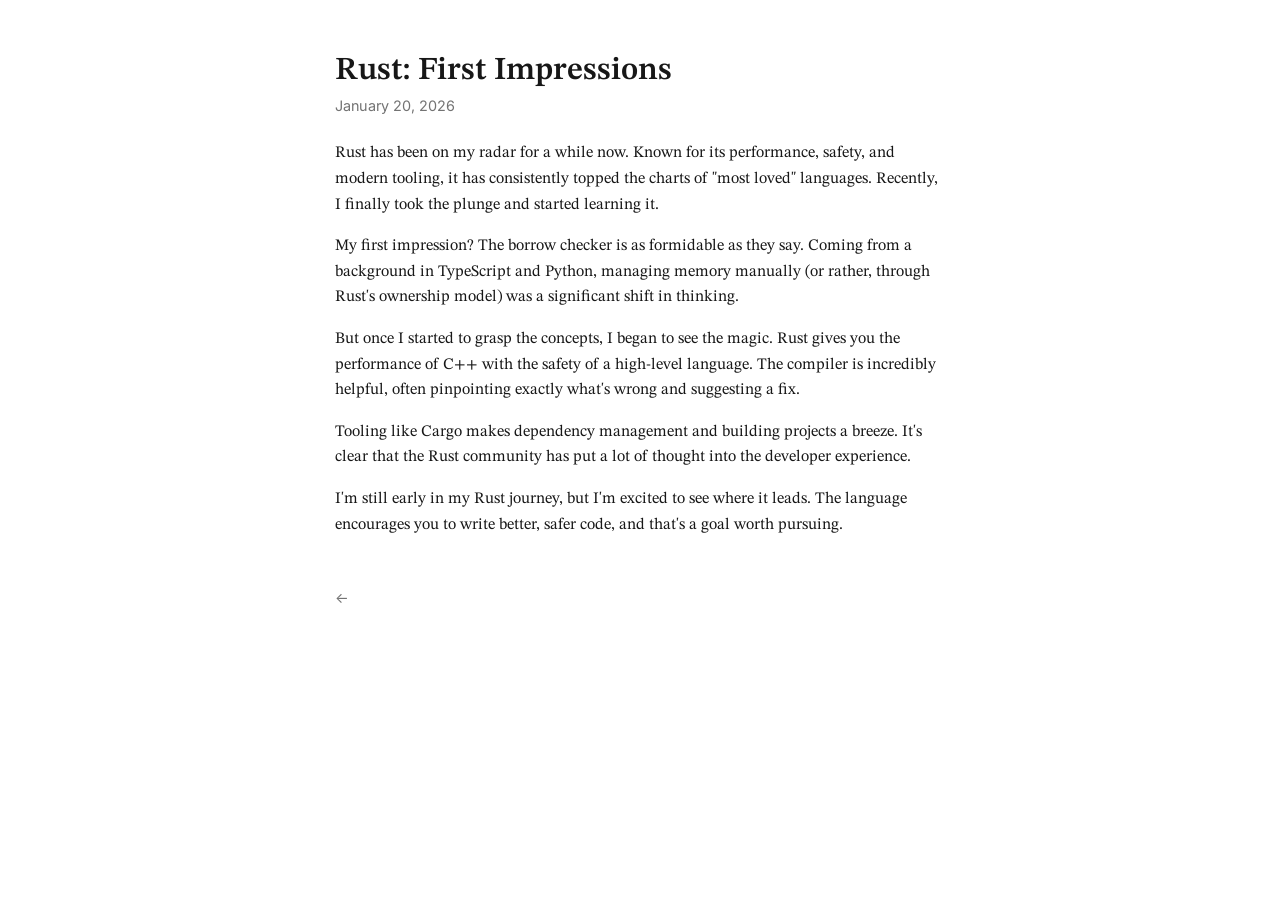
==== commit 728a98f6: "small changes to text" ====
--- a/rust-first-impressions.html
+++ b/rust-first-impressions.html
@@ -34,7 +34,7 @@
                     you to write better, safer code, and that's a goal worth pursuing.</p>
             </section>
         </article>
-        <a href="index.html#blog" class="underline-link"
+        <a href="index.html#blog"
             style="font-family: var(--font-sans); font-size: 0.9rem; color: var(--text-secondary); margin-top: 2rem; display: inline-block;">←</a>
     </main>
 
